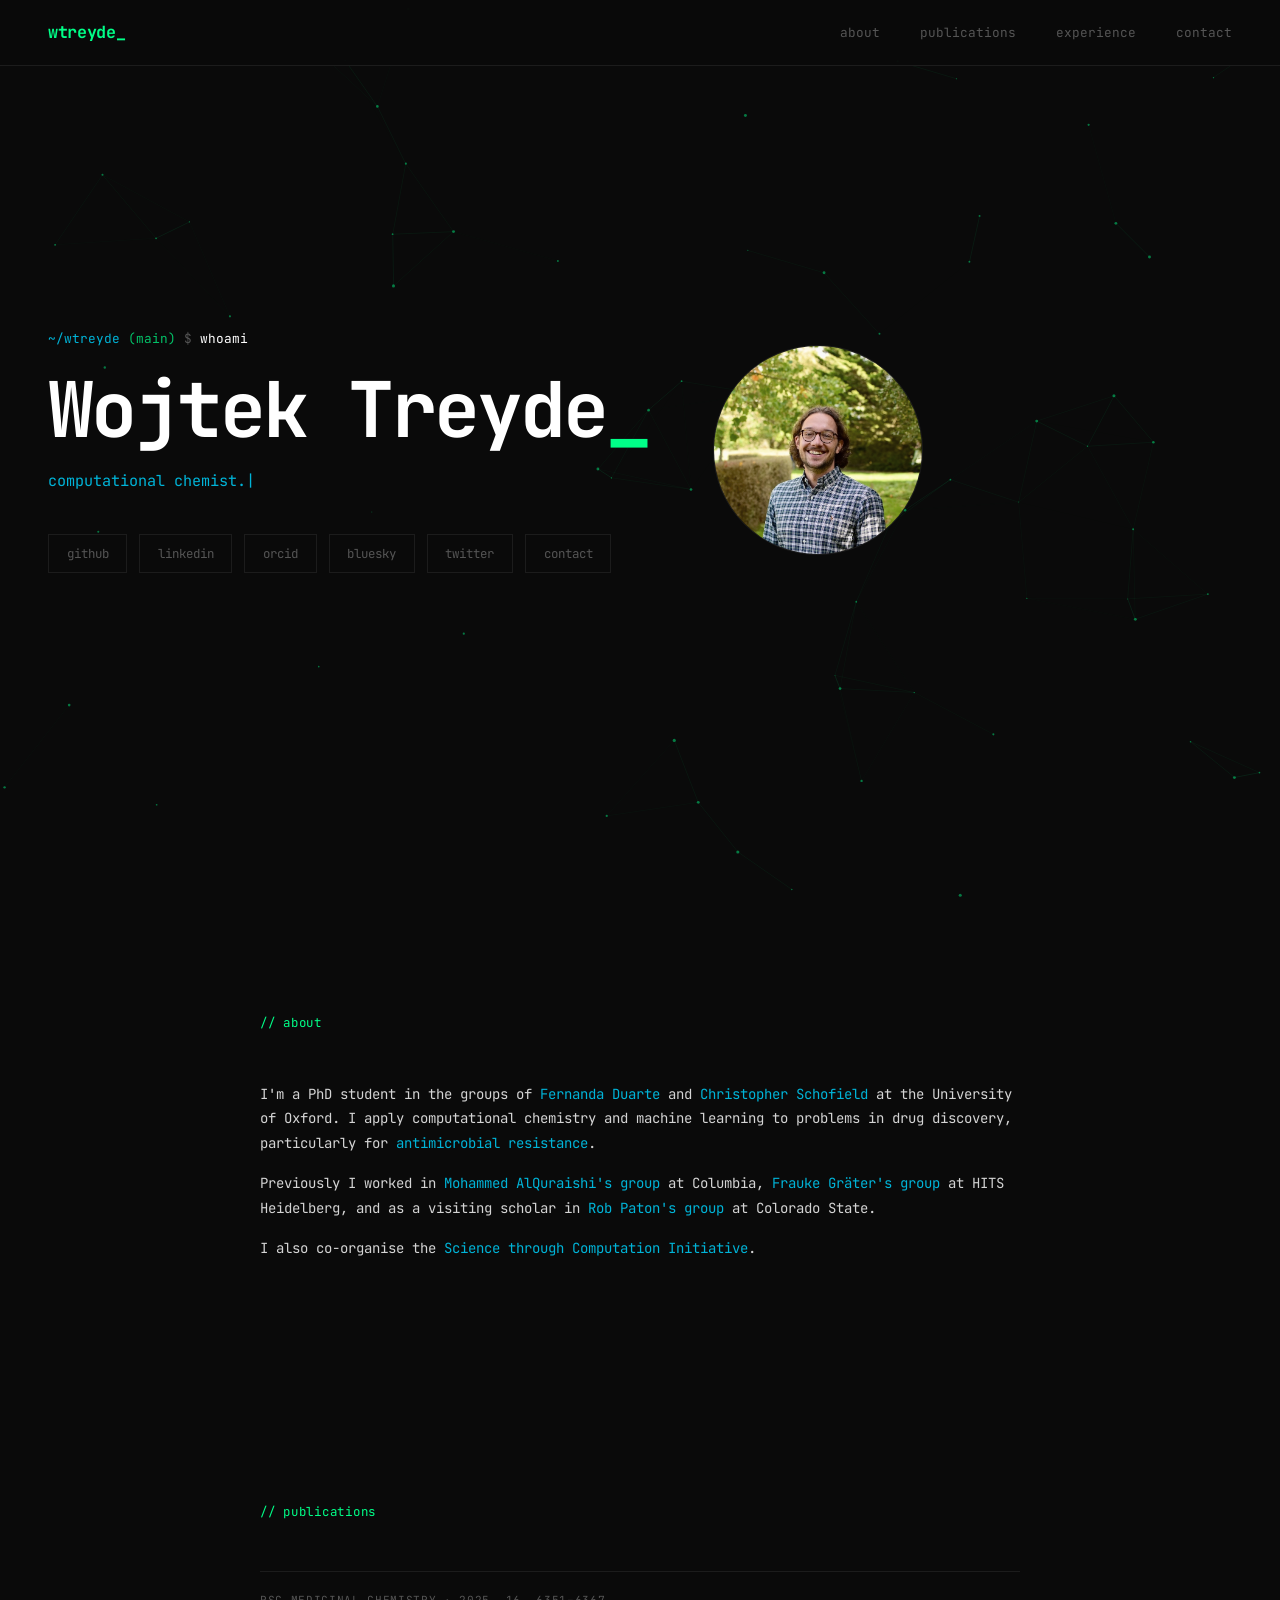
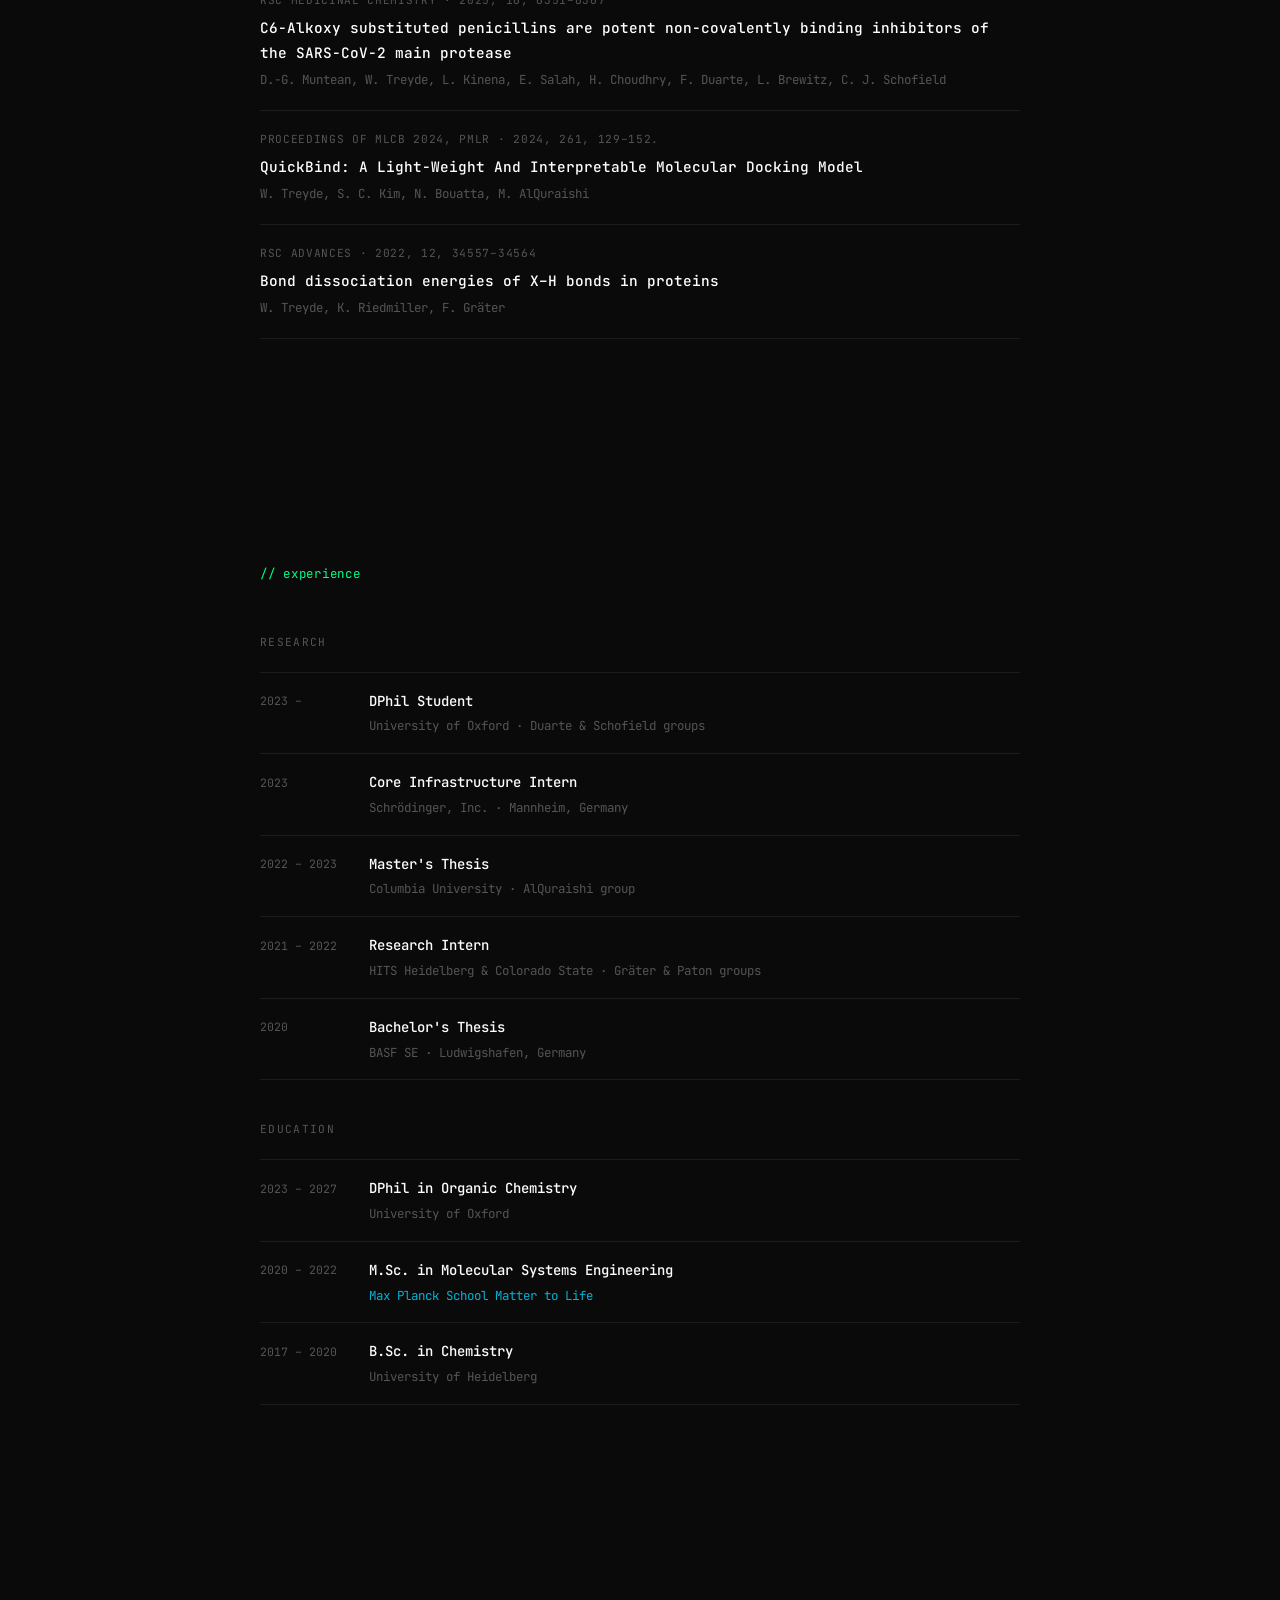
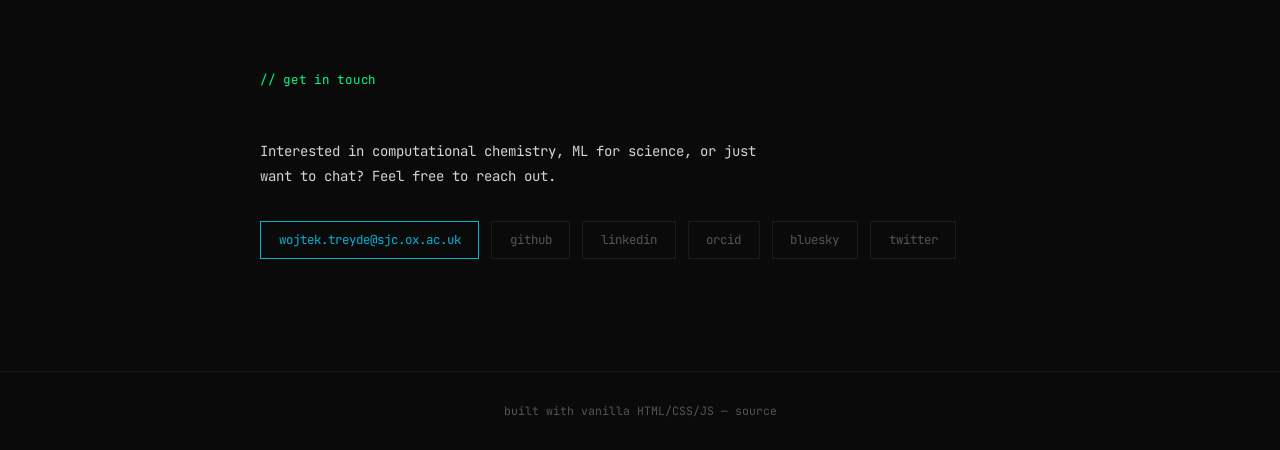
==== index.html @ 90d5e935 "minimalist personal site" ====
<!DOCTYPE html>
<html lang="en">
<head>
  <meta charset="UTF-8" />
  <meta name="viewport" content="width=device-width, initial-scale=1.0" />
  <title>Wojtek Treyde</title>
  <link rel="preconnect" href="https://fonts.googleapis.com" />
  <link href="https://fonts.googleapis.com/css2?family=JetBrains+Mono:wght@300;400;500;700&display=swap" rel="stylesheet" />
  <link rel="stylesheet" href="style.css" />
</head>
<body>
  <canvas id="bg-canvas"></canvas>

  <nav id="nav">
    <a href="#hero" class="nav-logo">wtreyde<span class="blink">_</span></a>
    <ul>
      <li><a href="#about">about</a></li>
      <li><a href="#publications">publications</a></li>
      <li><a href="#experience">experience</a></li>
      <li><a href="#contact">contact</a></li>
    </ul>
  </nav>

  <!-- HERO -->
  <section id="hero">
    <div class="hero-content">
      <div class="hero-text">
        <div class="hero-label">
          <span class="term-path">~/wtreyde</span><span class="term-branch"> (main)</span> <span class="term-dollar">$</span> <span class="term-cmd">whoami</span>
        </div>
        <h1 class="glitch" data-text="Wojtek Treyde">Wojtek Treyde<span class="blink accent-green">_</span></h1>
        <p class="hero-sub"><span id="typed"></span><span class="blink accent-cyan">|</span></p>
        <div class="hero-links">
          <a href="https://github.com/WTreyde" target="_blank" rel="noopener" class="btn">github</a>
          <a href="https://linkedin.com/in/wojtek-treyde-6b1628252" target="_blank" rel="noopener" class="btn">linkedin</a>
          <a href="https://orcid.org/0000-0003-1735-0640" target="_blank" rel="noopener" class="btn">orcid</a>
          <a href="https://bsky.app/profile/wtreyde.bsky.social" target="_blank" rel="noopener" class="btn">bluesky</a>
          <a href="https://twitter.com/WTreyde" target="_blank" rel="noopener" class="btn">twitter</a>
          <a href="mailto:wojtek.treyde@sjc.ox.ac.uk" class="btn">contact</a>
        </div>
      </div>
      <div class="hero-photo">
        <img src="profile.jpg" alt="Wojtek Treyde" />
      </div>
    </div>
  </section>

  <!-- ABOUT -->
  <section id="about">
    <div class="container fade-in">
      <h2 class="section-title">// about</h2>
      <div class="about-body">
        <p>
          I'm a PhD student in the groups of
          <a href="https://www.duartegroupchem.org" target="_blank" rel="noopener">Fernanda Duarte</a> and
          <a href="https://schofield.web.ox.ac.uk" target="_blank" rel="noopener">Christopher Schofield</a>
          at the University of Oxford. I apply computational chemistry and machine learning
          to problems in drug discovery, particularly for
          <a href="https://www.ineosoxford.ox.ac.uk" target="_blank" rel="noopener">antimicrobial resistance</a>.
        </p>
        <p>
          Previously I worked in
          <a href="https://www.aqlab.io" target="_blank" rel="noopener">Mohammed AlQuraishi's group</a> at Columbia,
          <a href="https://www.h-its.org/research/mbm/" target="_blank" rel="noopener">Frauke Gräter's group</a> at HITS Heidelberg,
          and as a visiting scholar in
          <a href="https://patonlab.com/" target="_blank" rel="noopener">Rob Paton's group</a> at Colorado State.
        </p>
        <p>
          I also co-organise the
          <a href="https://www.compmotifs.com" target="_blank" rel="noopener">Science through Computation Initiative</a>.
        </p>
      </div>
    </div>
  </section>

  <!-- PUBLICATIONS -->
  <section id="publications">
    <div class="container fade-in">
      <h2 class="section-title">// publications</h2>

      <div class="pub-item">
        <p class="pub-venue">RSC Medicinal Chemistry · 2025, 16, 6351–6367</p>
        <p class="pub-title"><a href="https://pubs.rsc.org/en/content/articlelanding/2025/md/d5md00789e" target="_blank" rel="noopener">C6-Alkoxy substituted penicillins are potent non-covalently binding inhibitors of the SARS-CoV-2 main protease</a></p>
        <p class="pub-authors">D.-G. Muntean, W. Treyde, L. Kinena, E. Salah, H. Choudhry, F. Duarte, L. Brewitz, C. J. Schofield</p>
         
      </div>

      <div class="pub-item">
        <p class="pub-venue">Proceedings of MLCB 2024, PMLR · 2024, 261, 129–152.</p>
        <p class="pub-title"><a href="https://proceedings.mlr.press/v261/treyde24a.html" target="_blank" rel="noopener">QuickBind: A Light-Weight And Interpretable Molecular Docking Model</a></p>
        <p class="pub-authors">W. Treyde, S. C. Kim, N. Bouatta, M. AlQuraishi</p>
      </div>

      <div class="pub-item">
        <p class="pub-venue">RSC Advances · 2022, 12, 34557–34564</p>
        <p class="pub-title"><a href="https://pubs.rsc.org/en/content/articlelanding/2022/RA/D2RA04002F" target="_blank" rel="noopener">Bond dissociation energies of X–H bonds in proteins</a></p>
        <p class="pub-authors">W. Treyde, K. Riedmiller, F. Gräter</p>
      </div>
    </div>
  </section>

  <!-- EXPERIENCE -->
  <section id="experience">
    <div class="container fade-in">
      <h2 class="section-title">// experience</h2>

      <div class="timeline-group">
        <h3 class="group-label">research</h3>

        <div class="tl-item">
          <span class="tl-date">2023 –</span>
          <div class="tl-body">
            <p class="tl-title">DPhil Student</p>
            <p class="tl-sub">University of Oxford · Duarte &amp; Schofield groups</p>
          </div>
        </div>

        <div class="tl-item">
          <span class="tl-date">2023</span>
          <div class="tl-body">
            <p class="tl-title">Core Infrastructure Intern</p>
            <p class="tl-sub">Schrödinger, Inc. · Mannheim, Germany</p>
          </div>
        </div>

        <div class="tl-item">
          <span class="tl-date">2022 – 2023</span>
          <div class="tl-body">
            <p class="tl-title">Master's Thesis</p>
            <p class="tl-sub">Columbia University · AlQuraishi group</p>
          </div>
        </div>

        <div class="tl-item">
          <span class="tl-date">2021 – 2022</span>
          <div class="tl-body">
            <p class="tl-title">Research Intern</p>
            <p class="tl-sub">HITS Heidelberg &amp; Colorado State · Gräter &amp; Paton groups</p>
          </div>
        </div>

        <div class="tl-item">
          <span class="tl-date">2020</span>
          <div class="tl-body">
            <p class="tl-title">Bachelor's Thesis</p>
            <p class="tl-sub">BASF SE · Ludwigshafen, Germany</p>
          </div>
        </div>
      </div>

      <div class="timeline-group">
        <h3 class="group-label">education</h3>

        <div class="tl-item">
          <span class="tl-date">2023 – 2027</span>
          <div class="tl-body">
            <p class="tl-title">DPhil in Organic Chemistry</p>
            <p class="tl-sub">University of Oxford</p>
          </div>
        </div>

        <div class="tl-item">
          <span class="tl-date">2020 – 2022</span>
          <div class="tl-body">
            <p class="tl-title">M.Sc. in Molecular Systems Engineering</p>
            <p class="tl-sub"><a href="https://mattertolife.maxplanckschools.org/home" target="_blank" rel="noopener">Max Planck School Matter to Life</a></p>
          </div>
        </div>

        <div class="tl-item">
          <span class="tl-date">2017 – 2020</span>
          <div class="tl-body">
            <p class="tl-title">B.Sc. in Chemistry</p>
            <p class="tl-sub">University of Heidelberg</p>
          </div>
        </div>
      </div>
    </div>
  </section>

  <!-- CONTACT -->
  <section id="contact">
    <div class="container fade-in">
      <h2 class="section-title">// get in touch</h2>
      <p class="contact-intro">
        Interested in computational chemistry, ML for science, or just want to chat?
        Feel free to reach out.
      </p>
      <div class="contact-links">
        <a href="mailto:wojtek.treyde@sjc.ox.ac.uk" class="btn btn-accent">wojtek.treyde@sjc.ox.ac.uk</a>
        <a href="https://github.com/WTreyde" target="_blank" rel="noopener" class="btn">github</a>
        <a href="https://linkedin.com/in/wojtek-treyde-6b1628252" target="_blank" rel="noopener" class="btn">linkedin</a>
        <a href="https://orcid.org/0000-0003-1735-0640" target="_blank" rel="noopener" class="btn">orcid</a>
        <a href="https://bsky.app/profile/wtreyde.bsky.social" target="_blank" rel="noopener" class="btn">bluesky</a>
        <a href="https://twitter.com/WTreyde" target="_blank" rel="noopener" class="btn">twitter</a>
      </div>
    </div>
  </section>

  <footer>
    <p>built with vanilla HTML/CSS/JS &mdash; <a href="https://github.com/WTreyde/website" target="_blank" rel="noopener">source</a></p>
  </footer>

  <script src="script.js"></script>
</body>
</html>
---- style.css ----
/* ─── Variables ─────────────────────────────────────────────────── */
:root {
  --bg:      #0a0a0a;
  --surface: #111111;
  --green:   #00ff88;
  --cyan:    #00b4d8;
  --text:    #d4d4d4;
  --muted:   #555555;
  --border:  #1c1c1c;
  --font:    'JetBrains Mono', monospace;
}

/* ─── Reset ─────────────────────────────────────────────────────── */
*, *::before, *::after { box-sizing: border-box; margin: 0; padding: 0; }

html { scroll-behavior: smooth; }

body {
  background: var(--bg);
  color: var(--text);
  font-family: var(--font);
  font-size: 14px;
  line-height: 1.75;
  overflow-x: hidden;
}

/* ─── Canvas background ─────────────────────────────────────────── */
#bg-canvas {
  position: fixed;
  inset: 0;
  z-index: 0;
  pointer-events: none;
}

/* ─── Z-layer above canvas ──────────────────────────────────────── */
nav, section, footer { position: relative; z-index: 1; }

/* ─── Shared utils ──────────────────────────────────────────────── */
.accent-green { color: var(--green); }
.accent-cyan  { color: var(--cyan);  }
.hl           { color: var(--green); }

.blink { animation: blink 1s step-end infinite; }
@keyframes blink { 50% { opacity: 0; } }

a { color: inherit; text-decoration: none; }

/* ─── Navigation ────────────────────────────────────────────────── */
#nav {
  position: fixed;
  top: 0; left: 0; right: 0;
  display: flex;
  align-items: center;
  justify-content: space-between;
  padding: 1.1rem 3rem;
  background: rgba(10, 10, 10, 0.88);
  backdrop-filter: blur(12px);
  border-bottom: 1px solid var(--border);
  z-index: 100;
  transition: border-color 0.3s;
}

.nav-logo {
  font-size: 1.05rem;
  font-weight: 700;
  color: var(--green);
  letter-spacing: -0.02em;
}

#nav ul { display: flex; gap: 2.5rem; list-style: none; }

#nav ul a {
  font-size: 0.8rem;
  color: var(--muted);
  transition: color 0.2s;
}
#nav ul a:hover,
#nav ul a.active { color: var(--green); }

/* ─── Hero ──────────────────────────────────────────────────────── */
#hero {
  min-height: 100vh;
  display: flex;
  align-items: center;
  padding: 0 3rem;
}

.hero-content {
  max-width: 900px;
  display: flex;
  align-items: center;
  gap: 4rem;
}

.hero-text { flex: 1; max-width: 620px; }

.hero-photo {
  flex-shrink: 0;
}

.hero-photo img {
  width: 210px;
  height: 210px;
  object-fit: cover;
  object-position: center top;
  border-radius: 50%;
  border: 1px solid var(--border);
  filter: grayscale(20%);
  display: block;
}

.hero-label {
  font-size: 0.8rem;
  margin-bottom: 1.2rem;
  line-height: 1.8;
}

.term-path   { color: var(--cyan); }
.term-branch { color: var(--green); opacity: 0.75; }
.term-dollar { color: var(--muted); }
.term-cmd    { color: #ffffff; }

h1 {
  font-size: clamp(2.8rem, 6vw, 5rem);
  font-weight: 700;
  color: #ffffff;
  letter-spacing: -0.04em;
  line-height: 1.05;
  margin-bottom: 1.1rem;
  white-space: nowrap;
}

/* ─── Glitch effect on h1 ───────────────────────────────────────── */
.glitch {
  position: relative;
  display: inline-block;
}
.glitch::before,
.glitch::after {
  content: attr(data-text);
  position: absolute;
  inset: 0;
  font-size: inherit;
  font-weight: inherit;
  letter-spacing: inherit;
  pointer-events: none;
  opacity: 0;
}
.glitch:hover::before {
  opacity: 0.7;
  color: var(--cyan);
  clip-path: polygon(0 20%, 100% 20%, 100% 40%, 0 40%);
  animation: glitch-1 0.4s steps(2) forwards;
}
.glitch:hover::after {
  opacity: 0.7;
  color: var(--green);
  clip-path: polygon(0 60%, 100% 60%, 100% 80%, 0 80%);
  animation: glitch-2 0.4s steps(2) 0.05s forwards;
}
@keyframes glitch-1 {
  0%   { transform: translate(-3px, 0);  }
  50%  { transform: translate(3px, 0);   }
  100% { transform: translate(0, 0); opacity: 0; }
}
@keyframes glitch-2 {
  0%   { transform: translate(3px, 0);  }
  50%  { transform: translate(-3px, 0); }
  100% { transform: translate(0, 0); opacity: 0; }
}

/* ─── Typed subtitle ────────────────────────────────────────────── */
.hero-sub {
  font-size: 0.95rem;
  color: var(--cyan);
  margin-bottom: 2.5rem;
  min-height: 1.5em;
}

/* ─── Buttons ───────────────────────────────────────────────────── */
.hero-links, .contact-links {
  display: flex;
  flex-wrap: wrap;
  gap: 0.75rem;
}

.btn {
  display: inline-block;
  padding: 0.45rem 1.1rem;
  border: 1px solid var(--border);
  color: var(--muted);
  font-family: var(--font);
  font-size: 0.78rem;
  transition: border-color 0.2s, color 0.2s, background 0.2s;
}
.btn:hover {
  border-color: var(--green);
  color: var(--green);
}
.btn-accent {
  border-color: var(--cyan);
  color: var(--cyan);
}
.btn-accent:hover {
  background: var(--cyan);
  color: var(--bg);
}

/* ─── Sections ──────────────────────────────────────────────────── */
section { padding: 7rem 3rem; }

.container {
  max-width: 760px;
  margin: 0 auto;
}

.section-title {
  font-size: 0.78rem;
  color: var(--green);
  font-weight: 400;
  letter-spacing: 0.06em;
  margin-bottom: 3rem;
}

/* ─── About ─────────────────────────────────────────────────────── */
.about-body p { margin-bottom: 1rem; }
.about-body a {
  color: var(--cyan);
  border-bottom: 1px solid transparent;
  transition: border-color 0.2s;
}
.about-body a:hover { border-color: var(--cyan); }

/* ─── Timeline ──────────────────────────────────────────────────── */
.timeline-group { margin-bottom: 2.5rem; }

.group-label {
  font-size: 0.7rem;
  color: var(--muted);
  font-weight: 400;
  text-transform: uppercase;
  letter-spacing: 0.12em;
  margin-bottom: 1.2rem;
}

.tl-item {
  display: grid;
  grid-template-columns: 90px 1fr;
  gap: 1.2rem;
  padding: 1rem 0;
  border-top: 1px solid var(--border);
}
.tl-item:last-child { border-bottom: 1px solid var(--border); }

.tl-date {
  font-size: 0.72rem;
  color: var(--muted);
  padding-top: 0.15rem;
  white-space: nowrap;
}

.tl-title {
  font-size: 0.87rem;
  font-weight: 500;
  color: #fff;
  margin-bottom: 0.15rem;
}

.tl-sub {
  font-size: 0.78rem;
  color: var(--muted);
}
.tl-sub a { color: var(--cyan); }
.tl-sub a:hover { text-decoration: underline; }

.tl-bullets {
  list-style: none;
  margin-top: 0.45rem;
}
.tl-bullets li {
  font-size: 0.78rem;
  color: var(--muted);
  padding-left: 1.1em;
  position: relative;
  margin-bottom: 0.2rem;
}
.tl-bullets li::before {
  content: '+';
  position: absolute;
  left: 0;
  color: var(--green);
  opacity: 0.55;
}

/* ─── Publications ──────────────────────────────────────────────── */
.pub-item {
  padding: 1.2rem 0;
  border-top: 1px solid var(--border);
}
.pub-item:last-child { border-bottom: 1px solid var(--border); }

.pub-venue {
  font-size: 0.7rem;
  color: var(--muted);
  margin-bottom: 0.3rem;
  text-transform: uppercase;
  letter-spacing: 0.06em;
}

.pub-title {
  font-size: 0.9rem;
  font-weight: 500;
  color: #fff;
  margin-bottom: 0.2rem;
}
.pub-title a { color: inherit; transition: color 0.2s; }
.pub-title a:hover { color: var(--cyan); }

.pub-authors {
  font-size: 0.78rem;
  color: var(--muted);
}

/* ─── Contact ───────────────────────────────────────────────────── */
.contact-intro {
  margin-bottom: 2rem;
  max-width: 520px;
  line-height: 1.8;
}

/* ─── Footer ────────────────────────────────────────────────────── */
footer {
  padding: 1.8rem 3rem;
  text-align: center;
  font-size: 0.72rem;
  color: var(--muted);
  border-top: 1px solid var(--border);
}
footer a { color: var(--muted); }
footer a:hover { color: var(--green); }

/* ─── Scroll fade-in ────────────────────────────────────────────── */
.fade-in {
  opacity: 0;
  transform: translateY(24px);
  transition: opacity 0.7s ease, transform 0.7s ease;
}
.fade-in.visible {
  opacity: 1;
  transform: translateY(0);
}

/* ─── Responsive ────────────────────────────────────────────────── */
@media (max-width: 640px) {
  #nav    { padding: 1rem 1.5rem; }
  #hero,
  section { padding: 6rem 1.5rem; }
  footer  { padding: 1.5rem; }

  h1 { font-size: 2.4rem; white-space: normal; }

  .hero-content { flex-direction: column-reverse; gap: 2rem; align-items: flex-start; }
  .hero-photo img { width: 120px; height: 120px; }

  .tl-item { grid-template-columns: 1fr; gap: 0.3rem; }
  .tl-date { font-size: 0.7rem; }
}
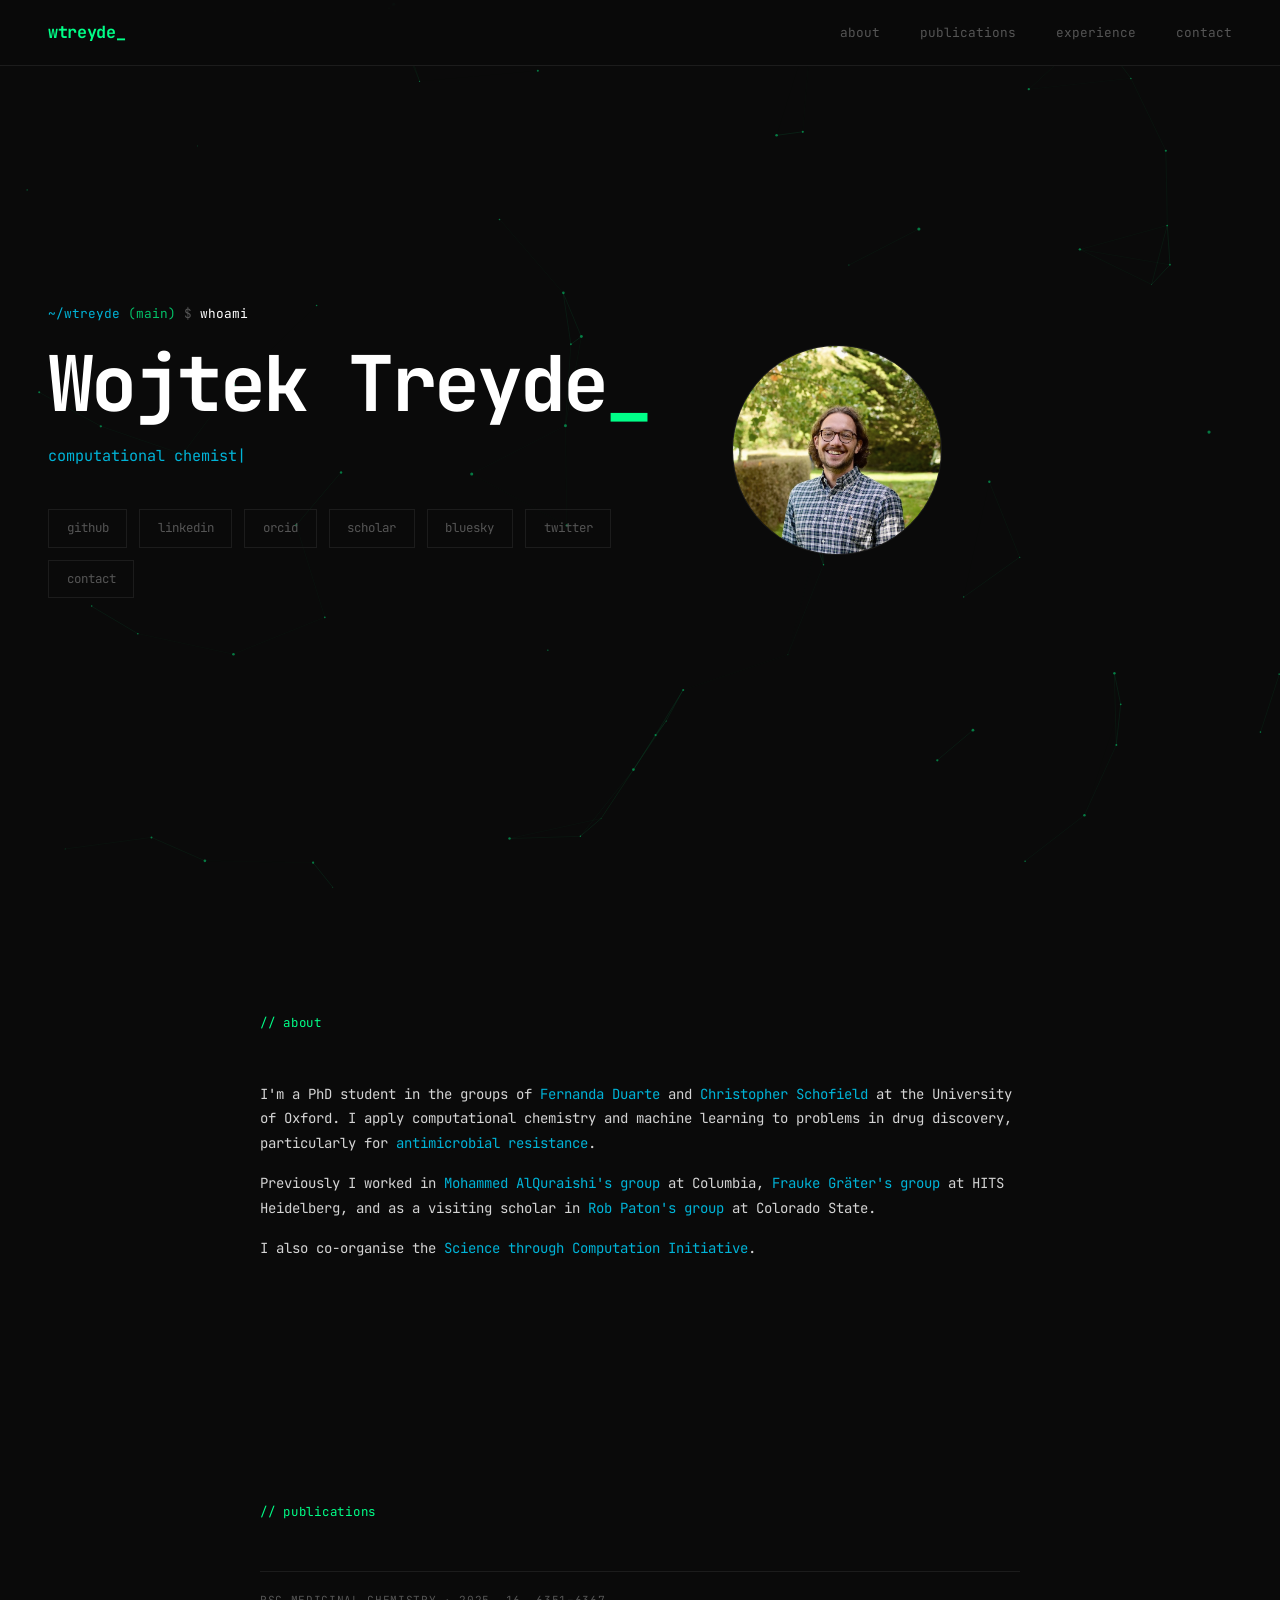
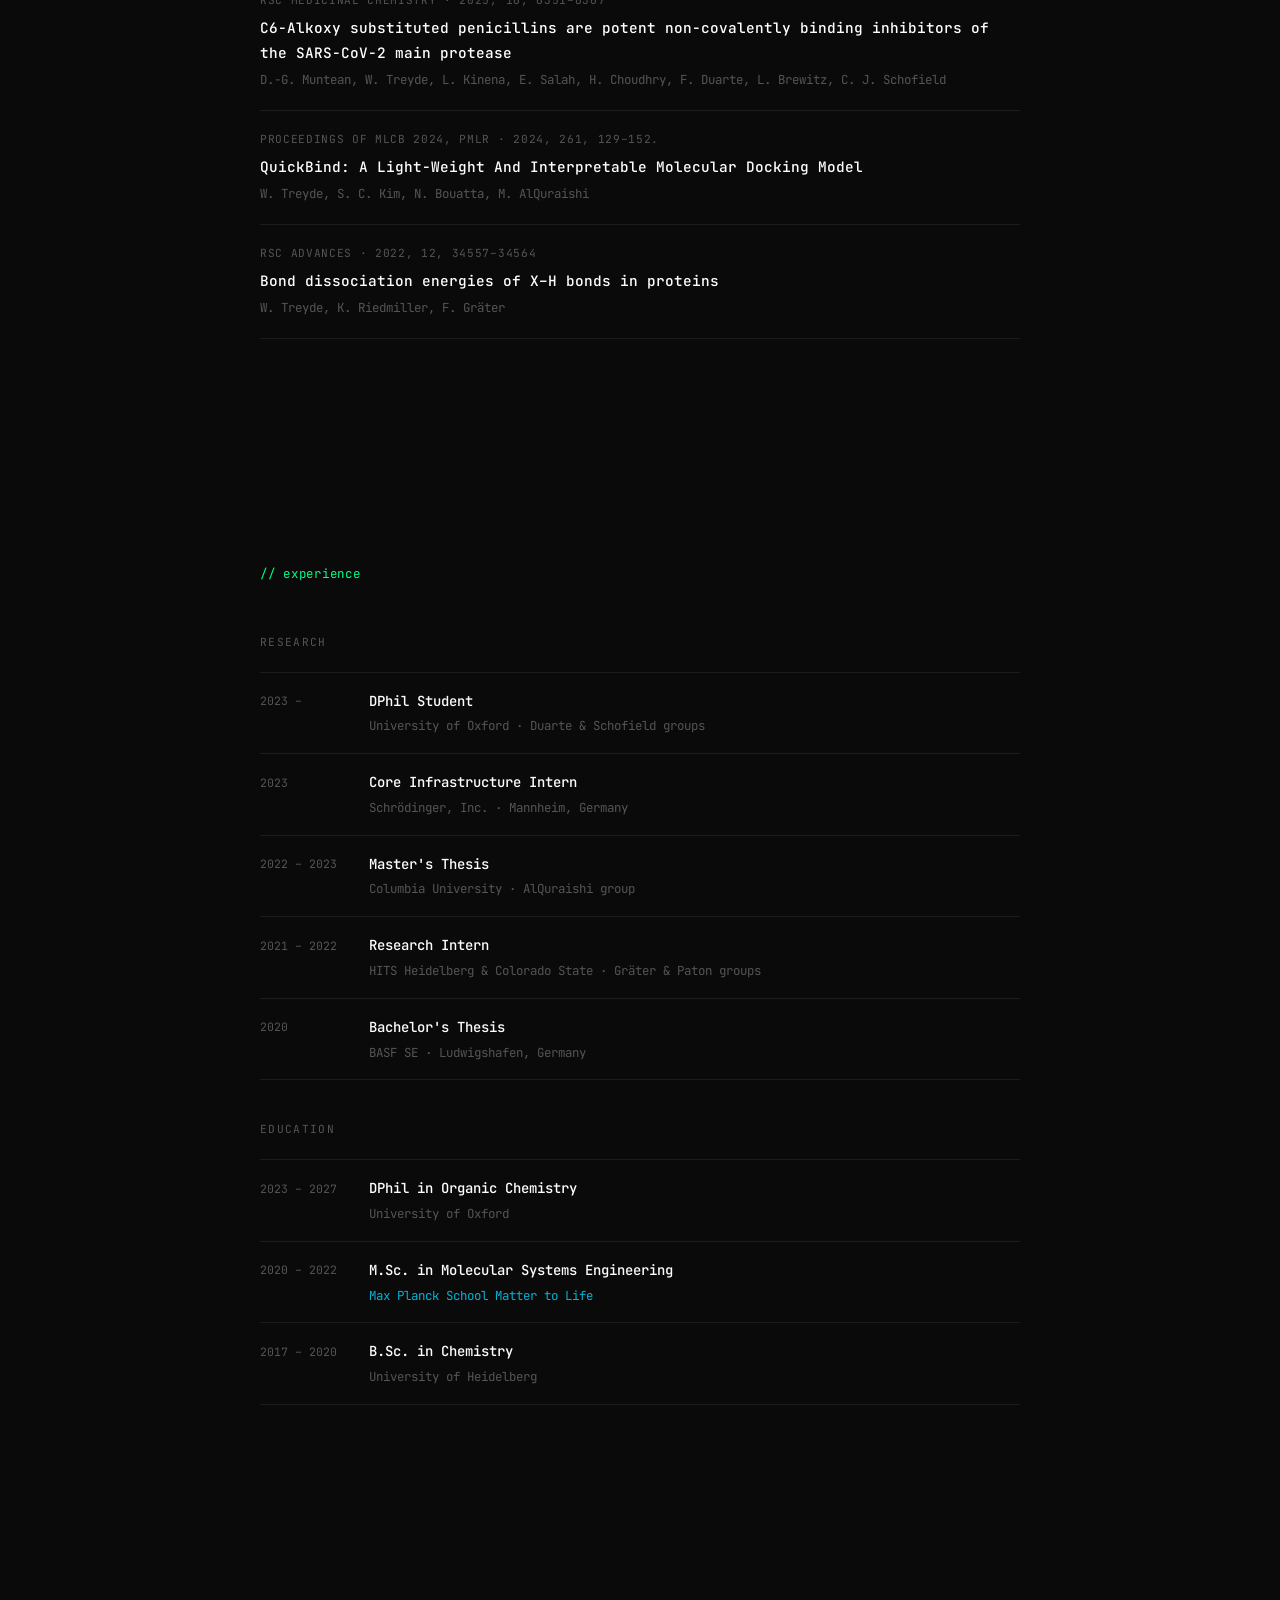
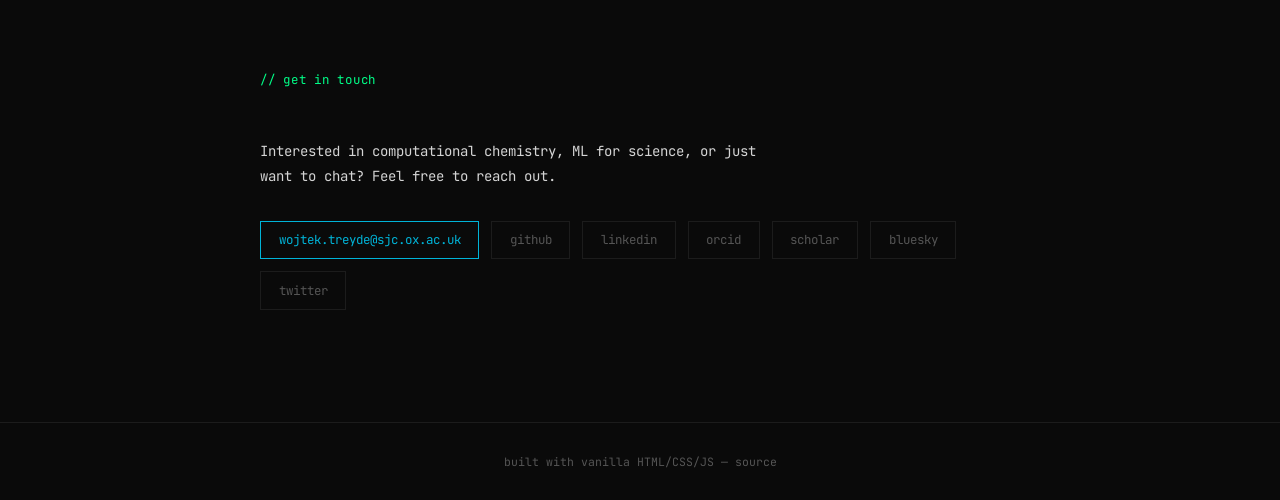
==== commit 96811eed: "Add Google Scholar link" ====
--- a/index.html
+++ b/index.html
@@ -34,6 +34,7 @@
           <a href="https://github.com/WTreyde" target="_blank" rel="noopener" class="btn">github</a>
           <a href="https://linkedin.com/in/wojtek-treyde-6b1628252" target="_blank" rel="noopener" class="btn">linkedin</a>
           <a href="https://orcid.org/0000-0003-1735-0640" target="_blank" rel="noopener" class="btn">orcid</a>
+          <a href="https://scholar.google.com/citations?user=o9SXSmMAAAAJ&hl=en&oi=ao" target="_blank" rel="noopener" class="btn">scholar</a>
           <a href="https://bsky.app/profile/wtreyde.bsky.social" target="_blank" rel="noopener" class="btn">bluesky</a>
           <a href="https://twitter.com/WTreyde" target="_blank" rel="noopener" class="btn">twitter</a>
           <a href="mailto:wojtek.treyde@sjc.ox.ac.uk" class="btn">contact</a>
@@ -191,6 +192,7 @@
         <a href="https://github.com/WTreyde" target="_blank" rel="noopener" class="btn">github</a>
         <a href="https://linkedin.com/in/wojtek-treyde-6b1628252" target="_blank" rel="noopener" class="btn">linkedin</a>
         <a href="https://orcid.org/0000-0003-1735-0640" target="_blank" rel="noopener" class="btn">orcid</a>
+        <a href="https://scholar.google.com/citations?user=o9SXSmMAAAAJ&hl=en&oi=ao" target="_blank" rel="noopener" class="btn">scholar</a>
         <a href="https://bsky.app/profile/wtreyde.bsky.social" target="_blank" rel="noopener" class="btn">bluesky</a>
         <a href="https://twitter.com/WTreyde" target="_blank" rel="noopener" class="btn">twitter</a>
       </div>
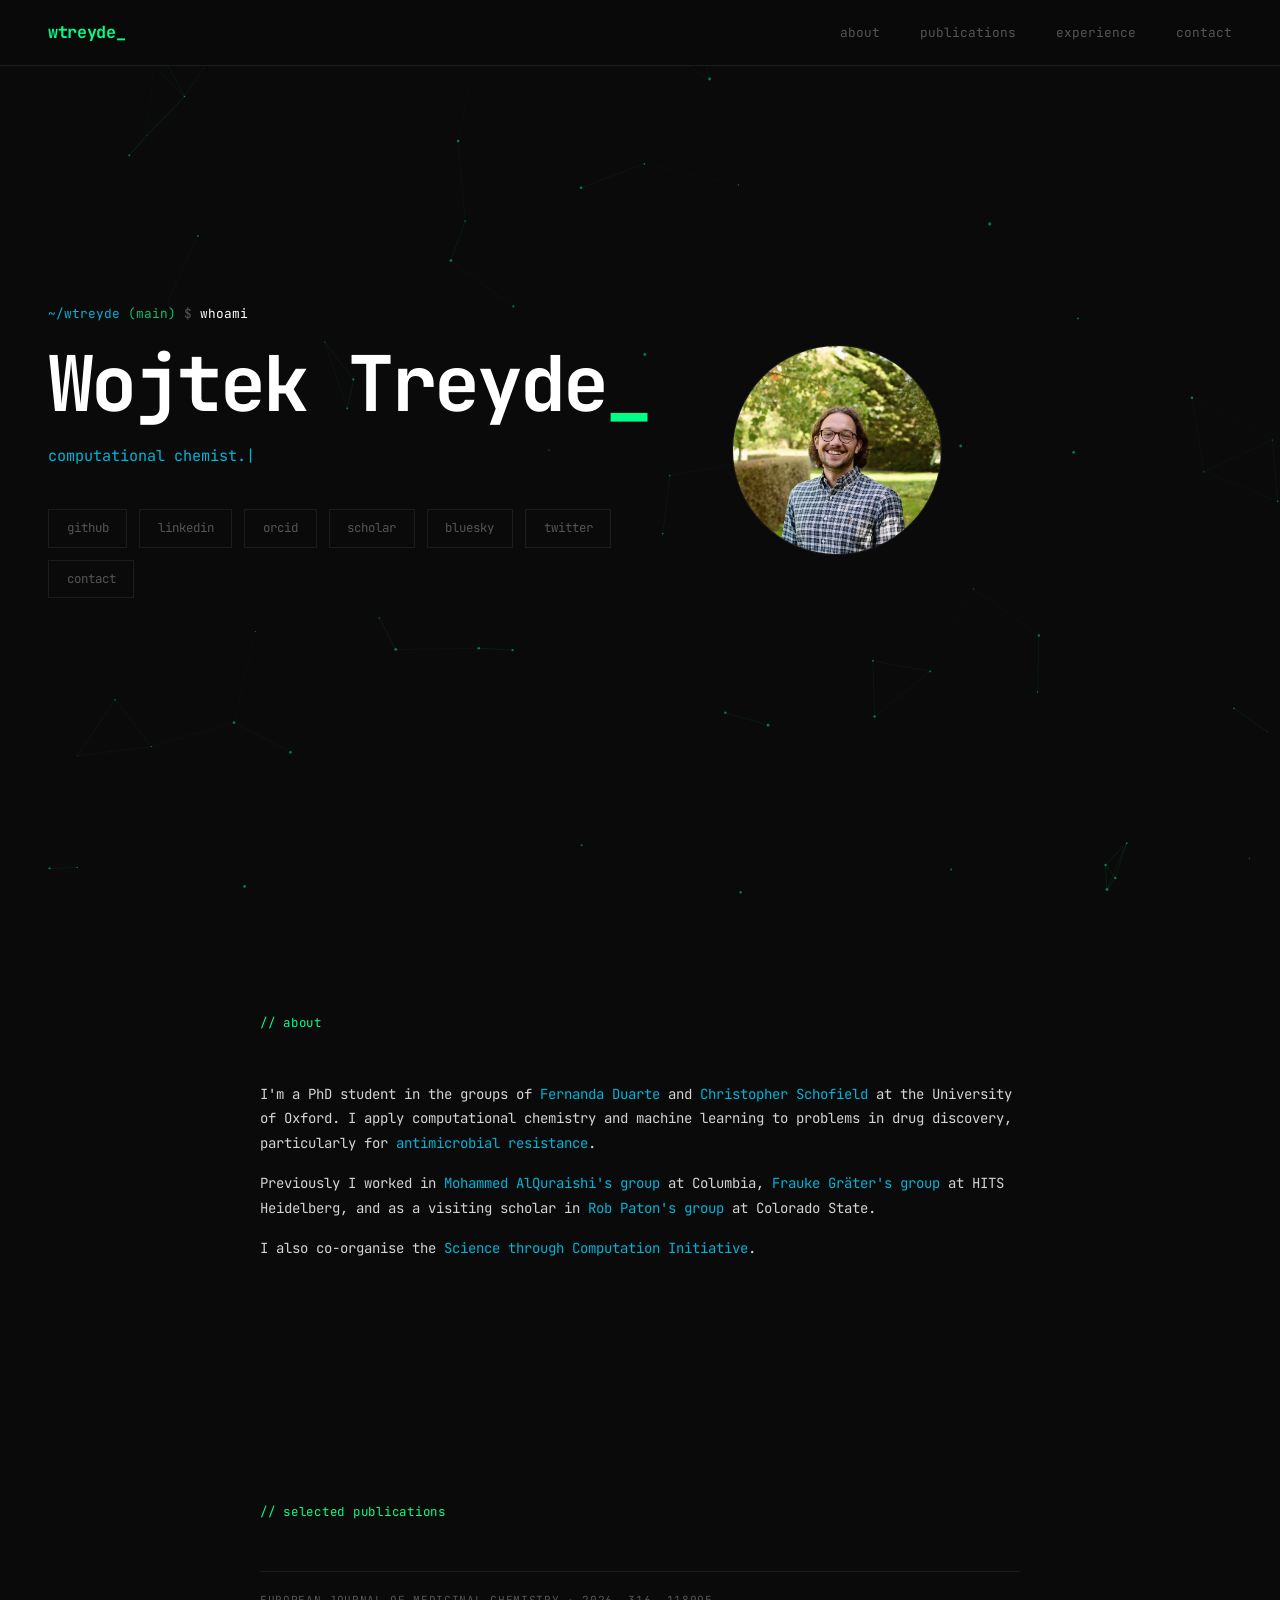
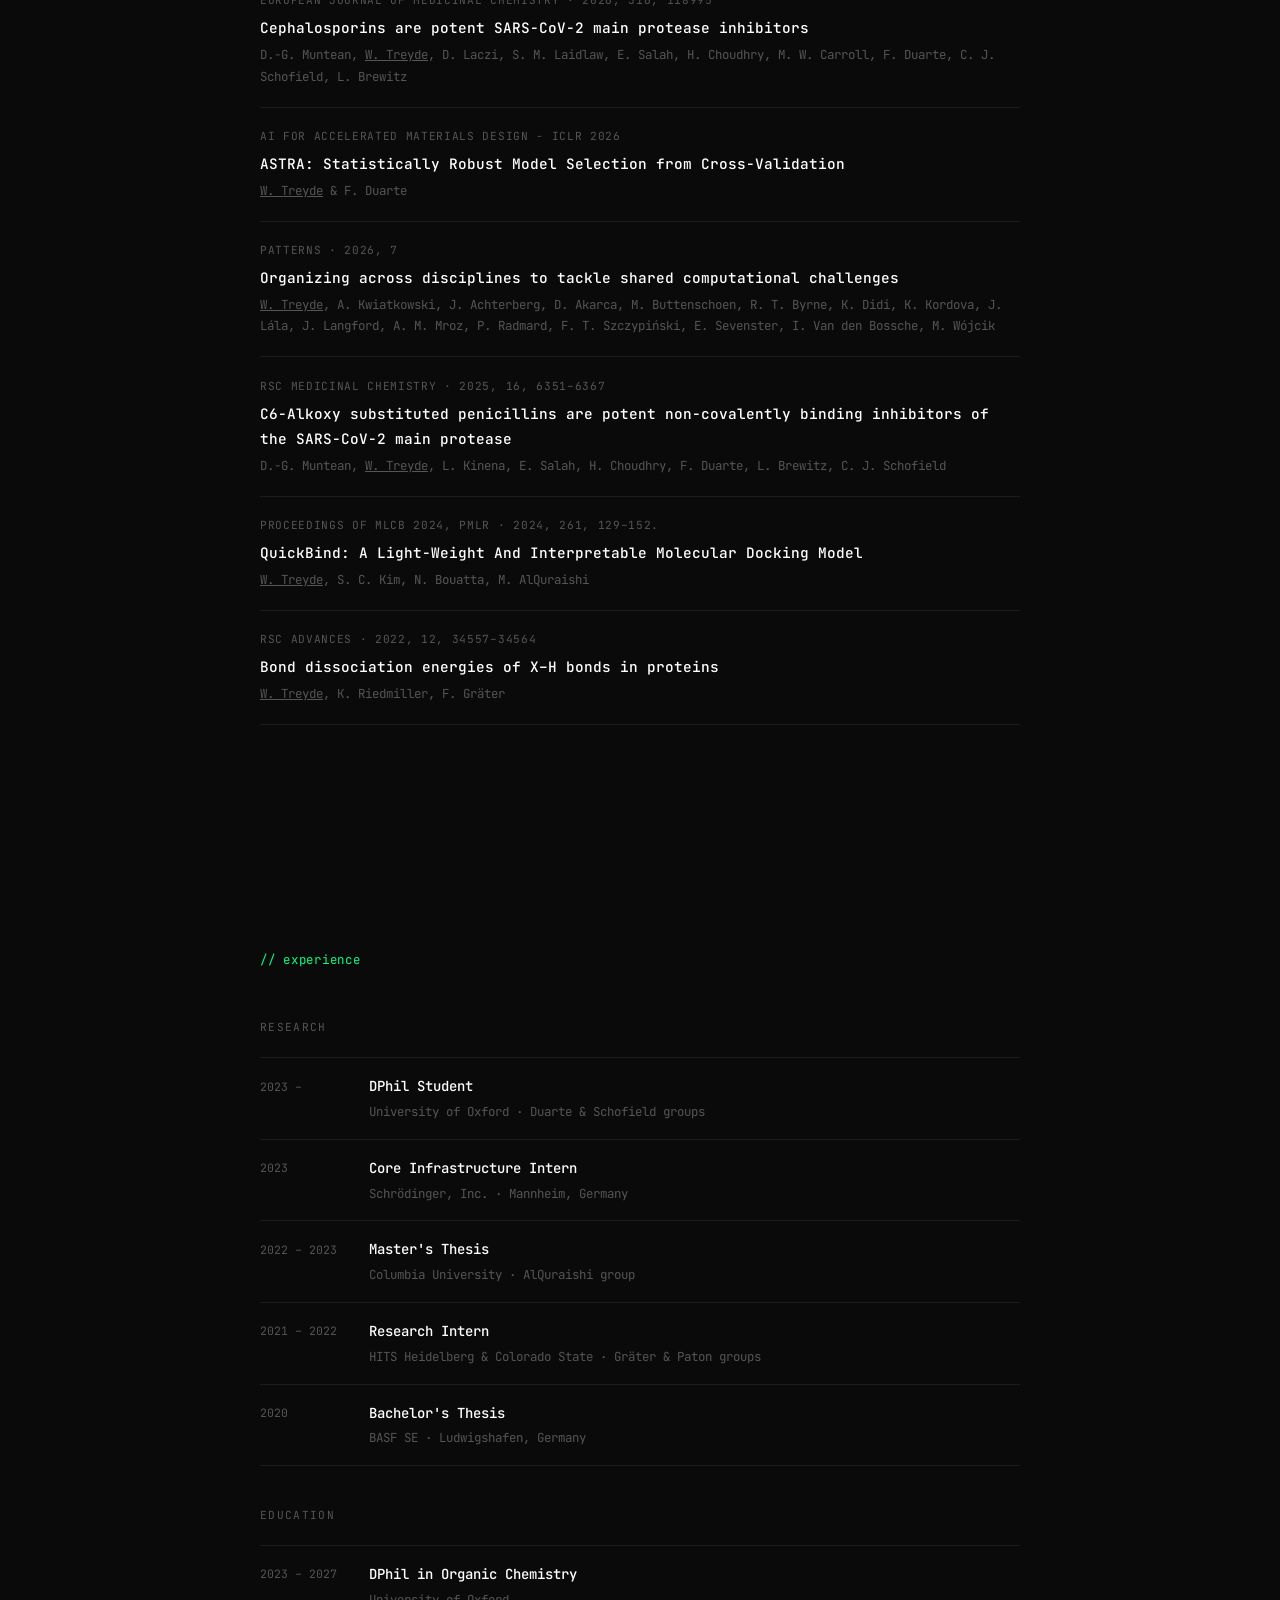
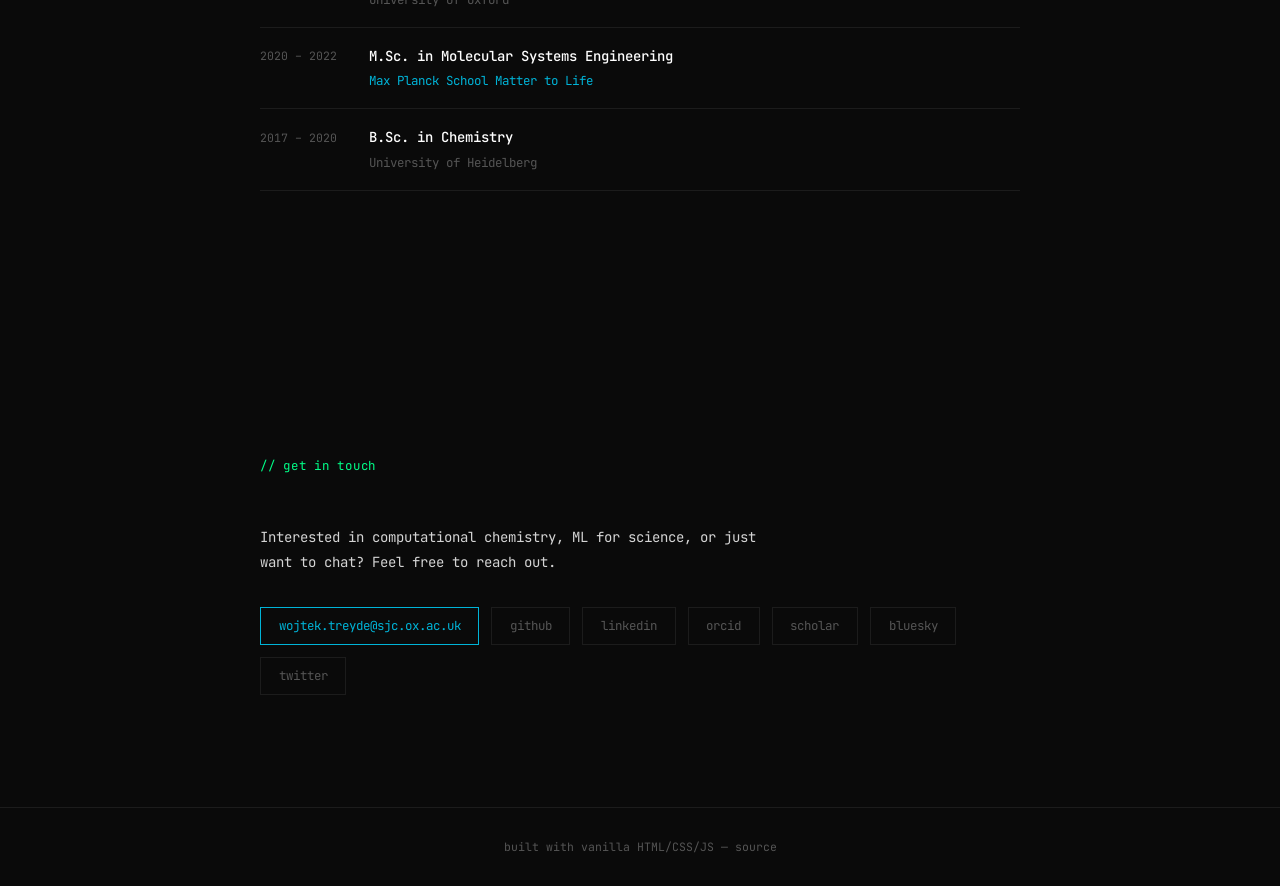
==== commit b63398b8: "Update papers" ====
--- a/index.html
+++ b/index.html
@@ -77,25 +77,42 @@
   <!-- PUBLICATIONS -->
   <section id="publications">
     <div class="container fade-in">
-      <h2 class="section-title">// publications</h2>
+      <h2 class="section-title">// selected publications</h2>
+
+      <div class="pub-item">
+        <p class="pub-venue">European Journal of Medicinal Chemistry · 2026, 316, 118995</p>
+        <p class="pub-title"><a href="https://www.sciencedirect.com/science/article/pii/S022352342600440X" target="_blank" rel="noopener">Cephalosporins are potent SARS-CoV-2 main protease inhibitors</a></p>
+        <p class="pub-authors">D.-G. Muntean, <u>W. Treyde</u>, D. Laczi, S. M. Laidlaw, E. Salah, H. Choudhry, M. W. Carroll, F. Duarte, C. J. Schofield, L. Brewitz</p>
+      </div>
+
+      <div class="pub-item">
+        <p class="pub-venue">AI for Accelerated Materials Design - ICLR 2026</p>
+        <p class="pub-title"><a href="https://openreview.net/forum?id=Ld90kr48E2" target="_blank" rel="noopener">ASTRA: Statistically Robust Model Selection from Cross-Validation</a></p>
+        <p class="pub-authors"><u>W. Treyde</u> & F. Duarte</p>
+      </div>
+
+      <div class="pub-item">
+        <p class="pub-venue">Patterns · 2026, 7</p>
+        <p class="pub-title"><a href="https://www.cell.com/patterns/fulltext/S2666-3899(26)00027-9" target="_blank" rel="noopener">Organizing across disciplines to tackle shared computational challenges</a></p>
+        <p class="pub-authors"><u>W. Treyde</u>, A. Kwiatkowski, J. Achterberg, D. Akarca, M. Buttenschoen, R. T. Byrne, K. Didi, K. Kordova, J. Lála, J. Langford, A. M. Mroz, P. Radmard, F. T. Szczypiński, E. Sevenster, I. Van den Bossche, M. Wójcik</p>
+      </div>
 
       <div class="pub-item">
         <p class="pub-venue">RSC Medicinal Chemistry · 2025, 16, 6351–6367</p>
         <p class="pub-title"><a href="https://pubs.rsc.org/en/content/articlelanding/2025/md/d5md00789e" target="_blank" rel="noopener">C6-Alkoxy substituted penicillins are potent non-covalently binding inhibitors of the SARS-CoV-2 main protease</a></p>
-        <p class="pub-authors">D.-G. Muntean, W. Treyde, L. Kinena, E. Salah, H. Choudhry, F. Duarte, L. Brewitz, C. J. Schofield</p>
-         
+        <p class="pub-authors">D.-G. Muntean, <u>W. Treyde</u>, L. Kinena, E. Salah, H. Choudhry, F. Duarte, L. Brewitz, C. J. Schofield</p>
       </div>
 
       <div class="pub-item">
         <p class="pub-venue">Proceedings of MLCB 2024, PMLR · 2024, 261, 129–152.</p>
         <p class="pub-title"><a href="https://proceedings.mlr.press/v261/treyde24a.html" target="_blank" rel="noopener">QuickBind: A Light-Weight And Interpretable Molecular Docking Model</a></p>
-        <p class="pub-authors">W. Treyde, S. C. Kim, N. Bouatta, M. AlQuraishi</p>
+        <p class="pub-authors"><u>W. Treyde</u>, S. C. Kim, N. Bouatta, M. AlQuraishi</p>
       </div>
 
       <div class="pub-item">
         <p class="pub-venue">RSC Advances · 2022, 12, 34557–34564</p>
         <p class="pub-title"><a href="https://pubs.rsc.org/en/content/articlelanding/2022/RA/D2RA04002F" target="_blank" rel="noopener">Bond dissociation energies of X–H bonds in proteins</a></p>
-        <p class="pub-authors">W. Treyde, K. Riedmiller, F. Gräter</p>
+        <p class="pub-authors"><u>W. Treyde</u>, K. Riedmiller, F. Gräter</p>
       </div>
     </div>
   </section>
